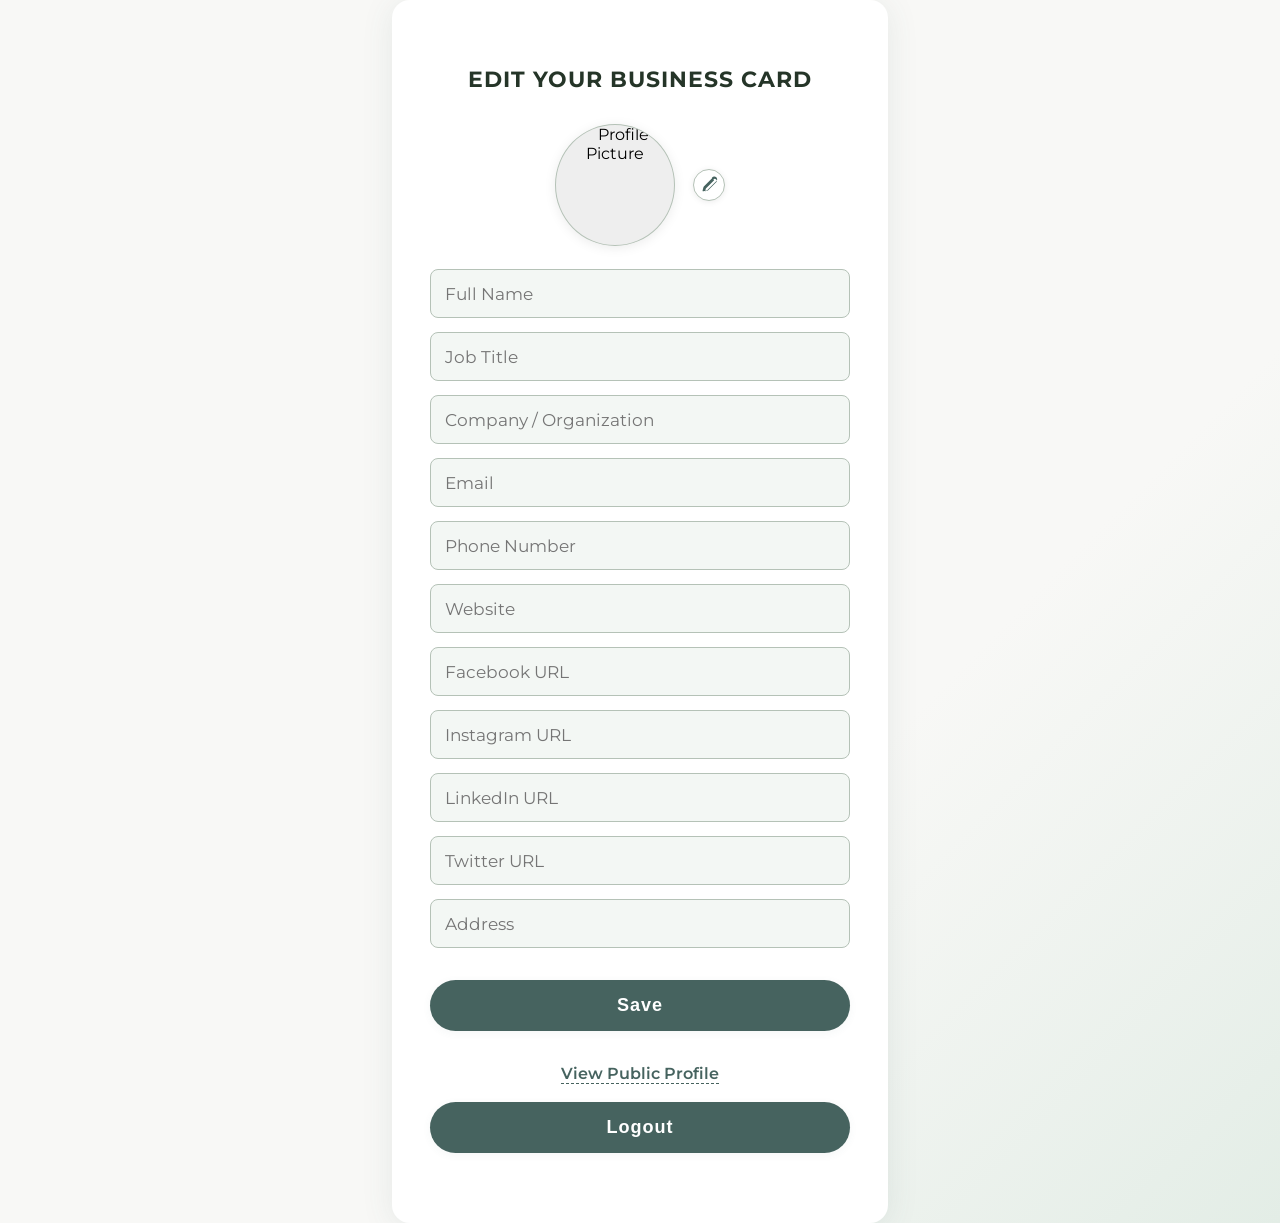
==== profile.html @ bcc55366 "Initial commit - NFC Digital Business Card Web App" ====
<!DOCTYPE html>
<html lang="en">
<head>
  <meta charset="UTF-8">
  <title>Edit Your Business Card - NFC Digital Business Card</title>
  <link rel="stylesheet" href="https://fonts.googleapis.com/css2?family=Montserrat:wght@400;600;700&display=swap">
  <style>
    :root {
      --background: #f8f8f6;
      --accent: #e3ede6;
      --taupe-green: #46635f;
      --primary: #253528;
      --input-border: #b5c2b7;
      --input-bg: #f3f7f4;
      --card-radius: 18px;
      --card-shadow: 0 4px 32px rgba(70, 99, 95, 0.10);
      --button-bg: #46635f;
      --button-hover: #253528;
      --button-text: #fff;
    }
    body {
      min-height: 100vh;
      margin: 0;
      background: linear-gradient(135deg, var(--background) 65%, var(--accent) 100%);
      font-family: 'Montserrat', Arial, sans-serif;
      display: flex;
      justify-content: center;
      align-items: center;
    }
    .container {
      min-height: 100vh;
      width: 100vw;
      display: flex;
      align-items: center;
      justify-content: center;
      flex-direction: column;
    }
    .portrait-card {
      background: #fff;
      border-radius: var(--card-radius);
      box-shadow: var(--card-shadow);
      max-width: 420px;
      width: 100%;
      padding: 48px 38px 32px 38px;
      text-align: center;
      margin: 0 auto;
    }
    h2 {
      color: var(--primary);
      font-size: 1.38rem;
      font-weight: 700;
      margin-bottom: 32px;
      letter-spacing: 1px;
      text-transform: uppercase;
      text-align: center;
    }
    .profile-pic-section {
      display: flex;
      flex-direction: column;
      align-items: center;
      margin-bottom: 24px;
    }
    .profile-pic-row {
      display: flex;
      align-items: center;
      justify-content: center;
      gap: 18px;
      width: 100%;
    }
    .profile-pic-wrapper {
      position: relative;
      display: flex;
      align-items: center;
      justify-content: center;
      width: 120px;
      height: 120px;
      margin: 0;
    }
    .profile-pic {
      width: 120px;
      height: 120px;
      border-radius: 50%;
      object-fit: cover;
      background: #eee;
      border: 0.5px solid var(--input-border);
      box-shadow: 0 2px 12px rgba(0,0,0,0.08);
      cursor: pointer;
      transition: box-shadow 0.2s;
      display: block;
      margin: 0 auto;
      position: relative;
      z-index: 1;
    }
    /* No label inside the circle */
    .edit-pic-btn {
      background: #fff;
      border-radius: 50%;
      border: 1px solid var(--input-border);
      width: 32px;
      height: 32px;
      display: flex;
      align-items: center;
      justify-content: center;
      cursor: pointer;
      box-shadow: 0 1px 6px rgba(0,0,0,0.08);
      transition: background 0.2s, border 0.2s;
      margin-left: 0;
    }
    .edit-pic-btn:hover {
      background: var(--accent);
      border-color: var(--primary);
    }
    .edit-icon {
      width: 18px;
      height: 18px;
      fill: #46635f;
    }
    form {
      width: 100%;
      display: flex;
      flex-direction: column;
      gap: 14px;
      margin-bottom: 14px;
    }
    input[type="email"], input[type="password"], input[type="text"], input[type="file"], textarea {
      padding: 13px 14px;
      border-radius: 8px;
      border: 1.5px solid var(--input-border);
      background: var(--input-bg);
      font-size: 1.07rem;
      color: var(--primary);
      outline: none;
      font-family: inherit;
      transition: border 0.2s, background 0.2s;
      margin-bottom: 0;
      box-sizing: border-box;
    }
    input[type="email"]:focus, input[type="password"]:focus, input[type="text"]:focus, textarea:focus {
      border-color: var(--taupe-green);
      background: #edf4ef;
    }
    textarea { resize: vertical; min-height: 40px;}
    button[type="submit"], #logoutBtn {
      background: var(--button-bg);
      color: var(--button-text);
      border: none;
      border-radius: 32px;
      padding: 15px 0;
      font-size: 1.13rem;
      font-weight: 600;
      width: 100%;
      cursor: pointer;
      margin-top: 18px;
      margin-bottom: 8px;
      transition: background 0.2s;
      box-shadow: 0 2px 8px rgba(70,99,95,0.06);
      letter-spacing: 1px;
    }
    button[type="submit"]:hover, #logoutBtn:hover {
      background: var(--button-hover);
    }
    #publicLink {
      color: var(--taupe-green);
      font-weight: 600;
      font-size: 1.01rem;
      margin-top: 10px;
      text-decoration: none;
      border-bottom: 1px dashed var(--taupe-green);
      transition: border 0.2s;
      display: inline-block;
    }
    #publicLink:hover {
      border-bottom: 2px solid var(--taupe-green);
      color: var(--primary);
    }
    #profileMsg {
      color: #d04b4b;
      font-size: 1.02rem;
      text-align: center;
      min-height: 24px;
      margin-top: 6px;
    }
    @media (max-width: 500px) {
      .container { padding: 0; }
      .portrait-card { padding: 22px 7vw 22px 7vw; }
      h2 { font-size: 1.09rem; }
      input, button { font-size: 0.98rem;}
      form { gap: 10px;}
      .profile-pic { width: 80px; height: 80px;}
      .profile-pic-wrapper { width: 80px; height: 80px;}
      .edit-pic-btn { width: 24px; height: 24px;}
      .profile-pic-row { gap: 10px; }
    }
  </style>
</head>
<body>
  <div class="container">
    <div class="portrait-card" id="profileCard">
      <h2>EDIT YOUR BUSINESS CARD</h2>
      <div class="profile-pic-section">
        <div class="profile-pic-row">
          <div class="profile-pic-wrapper" id="profilePicWrapper">
            <img id="profileImg" src="icons/default-profile.png" alt="Profile Picture" class="profile-pic">
            <input type="file" id="imgUpload" accept="image/*" style="display:none">
          </div>
          <button class="edit-pic-btn" id="editPicBtn" title="Edit photo" type="button">
            <svg class="edit-icon" viewBox="0 0 20 20"><path d="M14.846 3.897a2.211 2.211 0 0 1 3.13 3.13l-9.18 9.18-3.13.87.87-3.13 9.18-9.18zm-1.414-1.414l-9.18 9.18a1.5 1.5 0 0 0-.438.967l-.87 3.13a1 1 0 0 0 1.217 1.216l3.13-.87a1.5 1.5 0 0 0 .967-.438l9.18-9.18a3.211 3.211 0 1 0-4.376-4.376z"/></svg>
          </button>
        </div>
      </div>
      <form id="profileForm" enctype="multipart/form-data">
        <input type="text" id="fullName" placeholder="Full Name" required>
        <input type="text" id="jobTitle" placeholder="Job Title" required>
        <input type="text" id="company" placeholder="Company / Organization">
        <input type="email" id="email" placeholder="Email" required>
        <input type="text" id="phone" placeholder="Phone Number">
        <input type="text" id="website" placeholder="Website">
        <input type="text" id="facebook" placeholder="Facebook URL">
        <input type="text" id="instagram" placeholder="Instagram URL">
        <input type="text" id="linkedin" placeholder="LinkedIn URL">
        <input type="text" id="twitter" placeholder="Twitter URL">
        <input type="text" id="address" placeholder="Address">
        <button type="submit">Save</button>
      </form>
      <a id="publicLink" href="#">View Public Profile</a>
      <button id="logoutBtn">Logout</button>
      <div id="profileMsg"></div>
    </div>
  </div>
  <script type="module" src="firebase.js"></script>
  <script type="module">
    import { authCheck, getProfile, saveProfile, uploadProfilePic, logout, getPublicUrl } from './firebase.js';
    let uid, profileData;
    authCheck(async (user, username) => {
      uid = user.uid;
      profileData = await getProfile(username);
      Object.keys(profileData).forEach(k => {
        if(document.getElementById(k)) document.getElementById(k).value = profileData[k] || '';
      });
      if(profileData.photoURL) profileImg.src = profileData.photoURL;
      publicLink.href = getPublicUrl(username);
      publicLink.innerText = "View Public Profile";
    });
    editPicBtn.onclick = () => imgUpload.click();
    profileImg.onclick = () => imgUpload.click();
    imgUpload.onchange = async (e) => {
      const file = e.target.files[0];
      if(file) {
        const url = await uploadProfilePic(uid, file);
        profileImg.src = url;
        profileData.photoURL = url;
      }
    };
    profileForm.onsubmit = async (e) => {
      e.preventDefault();
      let data = {};
      ["fullName","jobTitle","company","email","phone","website","facebook","instagram","linkedin","twitter","address"].forEach(id=>{
        data[id]=document.getElementById(id).value.trim();
      });
      data.photoURL = profileImg.src;
      const msg = await saveProfile(uid, data);
      document.getElementById("profileMsg").innerText = msg;
    };
    logoutBtn.onclick = logout;
  </script>
</body>
</html>
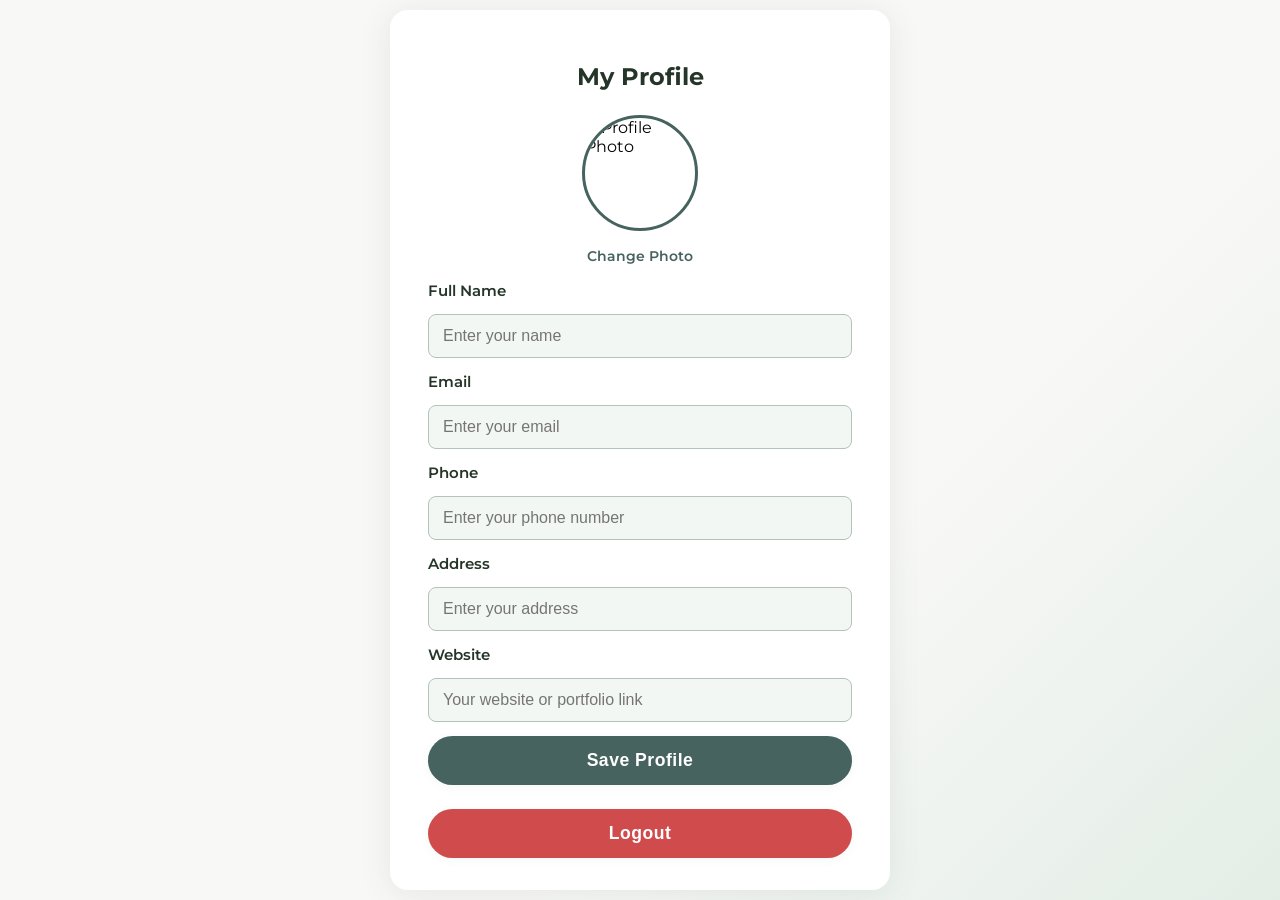
==== commit 6f243fbf: "Update profile.html" ====
--- a/profile.html
+++ b/profile.html
@@ -1,267 +1,206 @@
 <!DOCTYPE html>
 <html lang="en">
 <head>
-  <meta charset="UTF-8">
-  <title>Edit Your Business Card - NFC Digital Business Card</title>
+  <meta charset="UTF-8" />
+  <title>My Profile - NFC Digital Business Card</title>
   <link rel="stylesheet" href="https://fonts.googleapis.com/css2?family=Montserrat:wght@400;600;700&display=swap">
   <style>
-    :root {
-      --background: #f8f8f6;
-      --accent: #e3ede6;
-      --taupe-green: #46635f;
-      --primary: #253528;
-      --input-border: #b5c2b7;
-      --input-bg: #f3f7f4;
-      --card-radius: 18px;
-      --card-shadow: 0 4px 32px rgba(70, 99, 95, 0.10);
-      --button-bg: #46635f;
-      --button-hover: #253528;
-      --button-text: #fff;
-    }
     body {
-      min-height: 100vh;
       margin: 0;
-      background: linear-gradient(135deg, var(--background) 65%, var(--accent) 100%);
       font-family: 'Montserrat', Arial, sans-serif;
+      background: linear-gradient(135deg, #f8f8f6 65%, #e3ede6 100%);
       display: flex;
       justify-content: center;
       align-items: center;
-    }
-    .container {
       min-height: 100vh;
-      width: 100vw;
-      display: flex;
-      align-items: center;
-      justify-content: center;
-      flex-direction: column;
-    }
-    .portrait-card {
+    }
+    .profile-card {
       background: #fff;
-      border-radius: var(--card-radius);
-      box-shadow: var(--card-shadow);
-      max-width: 420px;
-      width: 100%;
-      padding: 48px 38px 32px 38px;
+      border-radius: 18px;
+      box-shadow: 0 4px 32px rgba(70,99,95,0.10);
+      width: 95%;
+      max-width: 500px;
+      padding: 32px 38px;
+      box-sizing: border-box;
+    }
+    h2 {
+      color: #253528;
+      font-size: 1.5rem;
+      font-weight: 700;
+      margin-bottom: 24px;
       text-align: center;
-      margin: 0 auto;
-    }
-    h2 {
-      color: var(--primary);
-      font-size: 1.38rem;
-      font-weight: 700;
-      margin-bottom: 32px;
-      letter-spacing: 1px;
-      text-transform: uppercase;
-      text-align: center;
-    }
-    .profile-pic-section {
-      display: flex;
-      flex-direction: column;
-      align-items: center;
-      margin-bottom: 24px;
-    }
-    .profile-pic-row {
-      display: flex;
-      align-items: center;
-      justify-content: center;
-      gap: 18px;
-      width: 100%;
-    }
-    .profile-pic-wrapper {
-      position: relative;
-      display: flex;
-      align-items: center;
-      justify-content: center;
-      width: 120px;
-      height: 120px;
-      margin: 0;
-    }
-    .profile-pic {
-      width: 120px;
-      height: 120px;
-      border-radius: 50%;
-      object-fit: cover;
-      background: #eee;
-      border: 0.5px solid var(--input-border);
-      box-shadow: 0 2px 12px rgba(0,0,0,0.08);
-      cursor: pointer;
-      transition: box-shadow 0.2s;
-      display: block;
-      margin: 0 auto;
-      position: relative;
-      z-index: 1;
-    }
-    /* No label inside the circle */
-    .edit-pic-btn {
-      background: #fff;
-      border-radius: 50%;
-      border: 1px solid var(--input-border);
-      width: 32px;
-      height: 32px;
-      display: flex;
-      align-items: center;
-      justify-content: center;
-      cursor: pointer;
-      box-shadow: 0 1px 6px rgba(0,0,0,0.08);
-      transition: background 0.2s, border 0.2s;
-      margin-left: 0;
-    }
-    .edit-pic-btn:hover {
-      background: var(--accent);
-      border-color: var(--primary);
-    }
-    .edit-icon {
-      width: 18px;
-      height: 18px;
-      fill: #46635f;
     }
     form {
-      width: 100%;
       display: flex;
       flex-direction: column;
       gap: 14px;
-      margin-bottom: 14px;
-    }
-    input[type="email"], input[type="password"], input[type="text"], input[type="file"], textarea {
-      padding: 13px 14px;
+    }
+    label {
+      font-weight: 600;
+      color: #253528;
+      font-size: 0.95rem;
+      text-align: left;
+    }
+    input {
+      padding: 12px 14px;
       border-radius: 8px;
-      border: 1.5px solid var(--input-border);
-      background: var(--input-bg);
-      font-size: 1.07rem;
-      color: var(--primary);
+      border: 1.5px solid #b5c2b7;
+      background: #f3f7f4;
+      font-size: 1rem;
+      color: #253528;
       outline: none;
-      font-family: inherit;
       transition: border 0.2s, background 0.2s;
-      margin-bottom: 0;
-      box-sizing: border-box;
-    }
-    input[type="email"]:focus, input[type="password"]:focus, input[type="text"]:focus, textarea:focus {
-      border-color: var(--taupe-green);
+    }
+    input:focus {
+      border-color: #46635f;
       background: #edf4ef;
     }
-    textarea { resize: vertical; min-height: 40px;}
-    button[type="submit"], #logoutBtn {
-      background: var(--button-bg);
-      color: var(--button-text);
+    button {
+      background: #46635f;
+      color: #fff;
       border: none;
       border-radius: 32px;
-      padding: 15px 0;
-      font-size: 1.13rem;
+      padding: 14px 0;
+      font-size: 1.1rem;
       font-weight: 600;
-      width: 100%;
       cursor: pointer;
-      margin-top: 18px;
-      margin-bottom: 8px;
       transition: background 0.2s;
-      box-shadow: 0 2px 8px rgba(70,99,95,0.06);
-      letter-spacing: 1px;
-    }
-    button[type="submit"]:hover, #logoutBtn:hover {
-      background: var(--button-hover);
-    }
-    #publicLink {
-      color: var(--taupe-green);
+      box-shadow: 0 2px 10px rgba(70,99,95,0.06);
+      letter-spacing: 0.5px;
+    }
+    button:hover { background: #253528; }
+    .logout-btn {
+      background: #d04b4b;
+      margin-top: 10px;
+    }
+    .logout-btn:hover { background: #a53c3c; }
+    .photo {
+      width: 110px;
+      height: 110px;
+      border-radius: 50%;
+      object-fit: cover;
+      display: block;
+      margin: 0 auto 16px auto;
+      border: 3px solid #46635f;
+    }
+    #uploadLabel {
+      color: #46635f;
+      cursor: pointer;
+      text-align: center;
       font-weight: 600;
-      font-size: 1.01rem;
-      margin-top: 10px;
-      text-decoration: none;
-      border-bottom: 1px dashed var(--taupe-green);
-      transition: border 0.2s;
-      display: inline-block;
-    }
-    #publicLink:hover {
-      border-bottom: 2px solid var(--taupe-green);
-      color: var(--primary);
-    }
-    #profileMsg {
-      color: #d04b4b;
-      font-size: 1.02rem;
-      text-align: center;
-      min-height: 24px;
-      margin-top: 6px;
-    }
-    @media (max-width: 500px) {
-      .container { padding: 0; }
-      .portrait-card { padding: 22px 7vw 22px 7vw; }
-      h2 { font-size: 1.09rem; }
-      input, button { font-size: 0.98rem;}
-      form { gap: 10px;}
-      .profile-pic { width: 80px; height: 80px;}
-      .profile-pic-wrapper { width: 80px; height: 80px;}
-      .edit-pic-btn { width: 24px; height: 24px;}
-      .profile-pic-row { gap: 10px; }
+      font-size: 0.9rem;
+      margin-bottom: 16px;
+      display: block;
+    }
+    #uploadLabel:hover { text-decoration: underline; }
+    @media (max-width: 480px) {
+      .profile-card { padding: 20px; }
+      input, button { font-size: 0.95rem; }
     }
   </style>
 </head>
 <body>
-  <div class="container">
-    <div class="portrait-card" id="profileCard">
-      <h2>EDIT YOUR BUSINESS CARD</h2>
-      <div class="profile-pic-section">
-        <div class="profile-pic-row">
-          <div class="profile-pic-wrapper" id="profilePicWrapper">
-            <img id="profileImg" src="icons/default-profile.png" alt="Profile Picture" class="profile-pic">
-            <input type="file" id="imgUpload" accept="image/*" style="display:none">
-          </div>
-          <button class="edit-pic-btn" id="editPicBtn" title="Edit photo" type="button">
-            <svg class="edit-icon" viewBox="0 0 20 20"><path d="M14.846 3.897a2.211 2.211 0 0 1 3.13 3.13l-9.18 9.18-3.13.87.87-3.13 9.18-9.18zm-1.414-1.414l-9.18 9.18a1.5 1.5 0 0 0-.438.967l-.87 3.13a1 1 0 0 0 1.217 1.216l3.13-.87a1.5 1.5 0 0 0 .967-.438l9.18-9.18a3.211 3.211 0 1 0-4.376-4.376z"/></svg>
-          </button>
-        </div>
-      </div>
-      <form id="profileForm" enctype="multipart/form-data">
-        <input type="text" id="fullName" placeholder="Full Name" required>
-        <input type="text" id="jobTitle" placeholder="Job Title" required>
-        <input type="text" id="company" placeholder="Company / Organization">
-        <input type="email" id="email" placeholder="Email" required>
-        <input type="text" id="phone" placeholder="Phone Number">
-        <input type="text" id="website" placeholder="Website">
-        <input type="text" id="facebook" placeholder="Facebook URL">
-        <input type="text" id="instagram" placeholder="Instagram URL">
-        <input type="text" id="linkedin" placeholder="LinkedIn URL">
-        <input type="text" id="twitter" placeholder="Twitter URL">
-        <input type="text" id="address" placeholder="Address">
-        <button type="submit">Save</button>
-      </form>
-      <a id="publicLink" href="#">View Public Profile</a>
-      <button id="logoutBtn">Logout</button>
-      <div id="profileMsg"></div>
-    </div>
+  <div class="profile-card">
+    <h2>My Profile</h2>
+
+    <img id="profilePhoto" class="photo" src="https://via.placeholder.com/110x110.png?text=Profile" alt="Profile Photo">
+    <label id="uploadLabel" for="photoUpload">Change Photo</label>
+    <input type="file" id="photoUpload" accept="image/*" style="display:none">
+
+    <form id="profileForm">
+      <label for="fullName">Full Name</label>
+      <input type="text" id="fullName" placeholder="Enter your name">
+
+      <label for="emailField">Email</label>
+      <input type="email" id="emailField" placeholder="Enter your email" disabled>
+
+      <label for="phoneField">Phone</label>
+      <input type="text" id="phoneField" placeholder="Enter your phone number">
+
+      <label for="addressField">Address</label>
+      <input type="text" id="addressField" placeholder="Enter your address">
+
+      <label for="websiteField">Website</label>
+      <input type="text" id="websiteField" placeholder="Your website or portfolio link">
+
+      <button type="submit">Save Profile</button>
+      <button type="button" class="logout-btn" id="logoutBtn">Logout</button>
+    </form>
   </div>
-  <script type="module" src="firebase.js"></script>
+
   <script type="module">
-    import { authCheck, getProfile, saveProfile, uploadProfilePic, logout, getPublicUrl } from './firebase.js';
-    let uid, profileData;
-    authCheck(async (user, username) => {
-      uid = user.uid;
-      profileData = await getProfile(username);
-      Object.keys(profileData).forEach(k => {
-        if(document.getElementById(k)) document.getElementById(k).value = profileData[k] || '';
-      });
-      if(profileData.photoURL) profileImg.src = profileData.photoURL;
-      publicLink.href = getPublicUrl(username);
-      publicLink.innerText = "View Public Profile";
-    });
-    editPicBtn.onclick = () => imgUpload.click();
-    profileImg.onclick = () => imgUpload.click();
-    imgUpload.onchange = async (e) => {
+    import { auth, db, storage, logout } from './firebase.js';
+    import { doc, setDoc, getDoc } from "https://www.gstatic.com/firebasejs/12.4.0/firebase-firestore.js";
+    import { ref, uploadBytes, getDownloadURL } from "https://www.gstatic.com/firebasejs/12.4.0/firebase-storage.js";
+
+    const form = document.getElementById("profileForm");
+    const photoUpload = document.getElementById("photoUpload");
+    const profilePhoto = document.getElementById("profilePhoto");
+    const logoutBtn = document.getElementById("logoutBtn");
+
+    // Load existing user data
+    auth.onAuthStateChanged(async (user) => {
+      if (!user) {
+        window.location.href = "index.html";
+        return;
+      }
+      const docRef = doc(db, "users", user.uid);
+      const docSnap = await getDoc(docRef);
+
+      if (docSnap.exists()) {
+        const data = docSnap.data();
+        document.getElementById("fullName").value = data.fullName || "";
+        document.getElementById("emailField").value = data.email || user.email;
+        document.getElementById("phoneField").value = data.phone || "";
+        document.getElementById("addressField").value = data.address || "";
+        document.getElementById("websiteField").value = data.website || "";
+        if (data.photoURL) profilePhoto.src = data.photoURL;
+      } else {
+        document.getElementById("emailField").value = user.email;
+      }
+    });
+
+    // Handle photo upload
+    photoUpload.addEventListener("change", async (e) => {
       const file = e.target.files[0];
-      if(file) {
-        const url = await uploadProfilePic(uid, file);
-        profileImg.src = url;
-        profileData.photoURL = url;
-      }
-    };
-    profileForm.onsubmit = async (e) => {
+      if (!file) return;
+
+      const user = auth.currentUser;
+      if (!user) return;
+
+      const storageRef = ref(storage, `profile_photos/${user.uid}`);
+      await uploadBytes(storageRef, file);
+      const downloadURL = await getDownloadURL(storageRef);
+
+      profilePhoto.src = downloadURL;
+
+      await setDoc(doc(db, "users", user.uid), { photoURL: downloadURL }, { merge: true });
+      alert("✅ Profile photo updated!");
+    });
+
+    // Save text fields
+    form.addEventListener("submit", async (e) => {
       e.preventDefault();
-      let data = {};
-      ["fullName","jobTitle","company","email","phone","website","facebook","instagram","linkedin","twitter","address"].forEach(id=>{
-        data[id]=document.getElementById(id).value.trim();
-      });
-      data.photoURL = profileImg.src;
-      const msg = await saveProfile(uid, data);
-      document.getElementById("profileMsg").innerText = msg;
-    };
-    logoutBtn.onclick = logout;
+      const user = auth.currentUser;
+      if (!user) return;
+
+      const profileData = {
+        fullName: document.getElementById("fullName").value,
+        email: document.getElementById("emailField").value,
+        phone: document.getElementById("phoneField").value,
+        address: document.getElementById("addressField").value,
+        website: document.getElementById("websiteField").value,
+        updatedAt: new Date()
+      };
+
+      await setDoc(doc(db, "users", user.uid), profileData, { merge: true });
+      alert("✅ Profile updated successfully!");
+    });
+
+    // Logout
+    logoutBtn.addEventListener("click", async () => {
+      await logout();
+    });
   </script>
 </body>
-</html>+</html>
